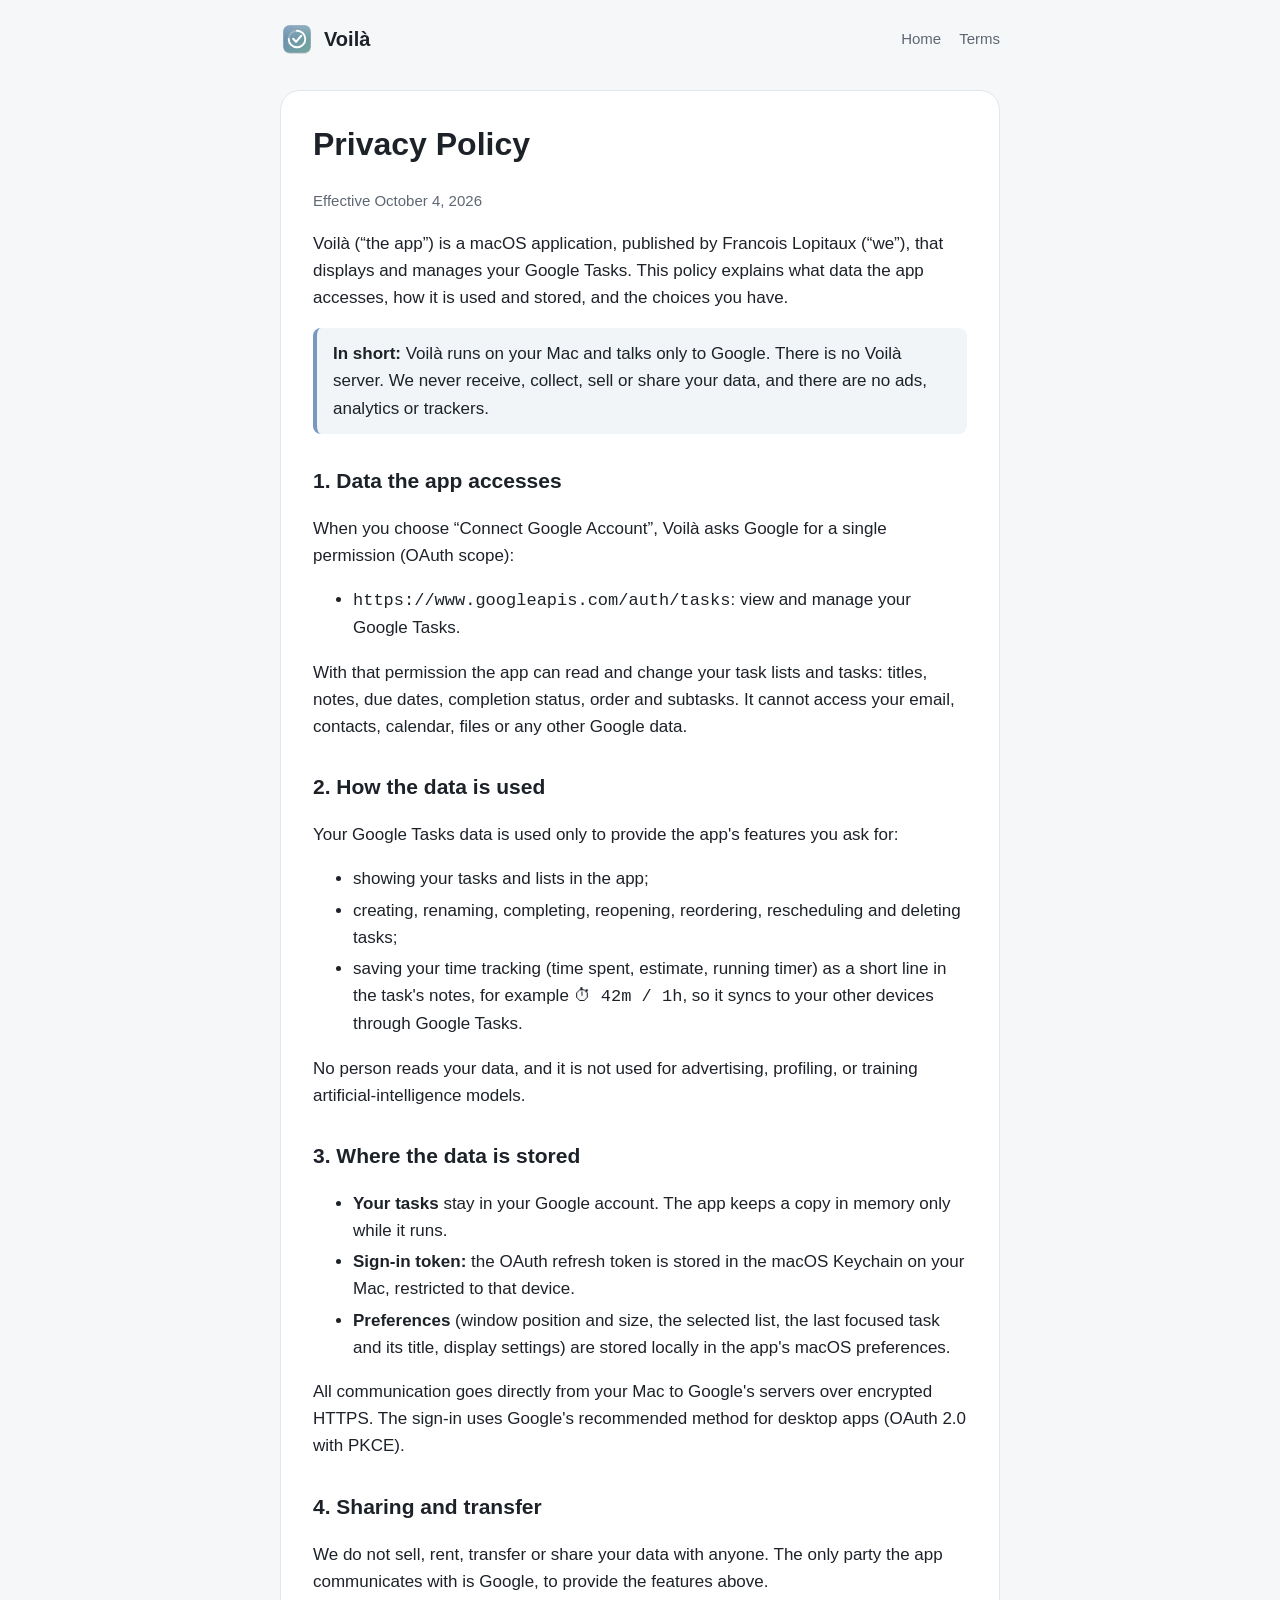
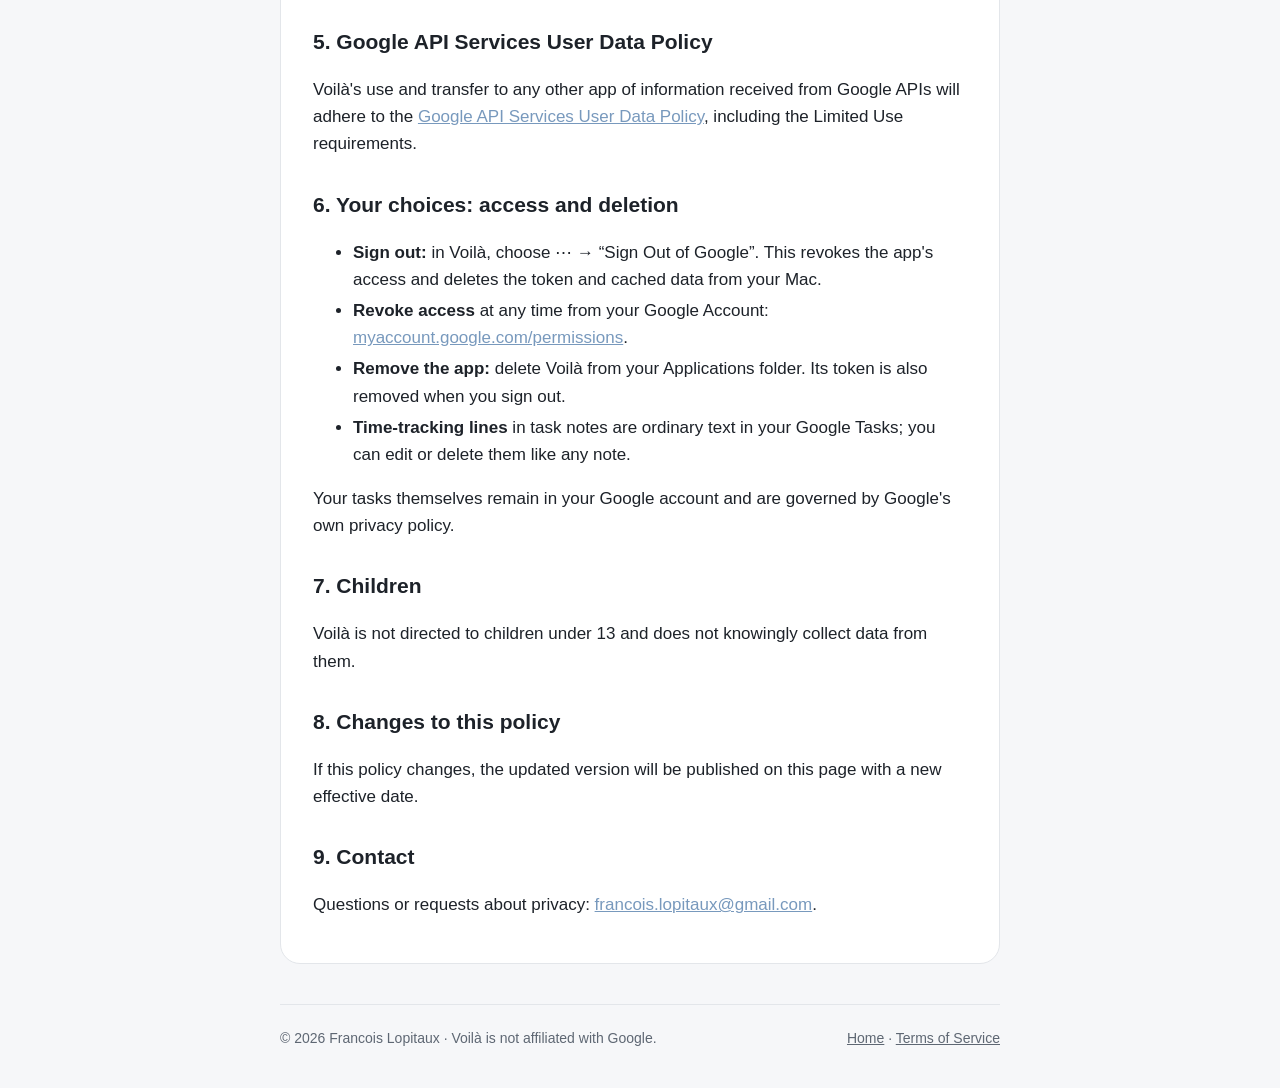
==== docs/privacy.html @ 63851c02 "Add MIT license, website, privacy policy and terms - LICENSE: MIT - docs/: GitHub Pages site (home, " ====
<!doctype html>
<html lang="en">
<head>
  <meta charset="utf-8">
  <meta name="viewport" content="width=device-width, initial-scale=1">
  <title>Privacy Policy – Voilà</title>
  <link rel="icon" href="favicon.png">
  <link rel="stylesheet" href="style.css">
</head>
<body>
  <div class="wrap">
    <header class="site">
      <a class="brand" href="./"><img src="logo.svg" alt="">Voilà</a>
      <nav>
        <a href="./">Home</a>
        <a href="terms.html">Terms</a>
      </nav>
    </header>

    <article class="doc">
      <h1>Privacy Policy</h1>
      <p class="updated">Effective October 4, 2026</p>

      <p>Voilà (“the app”) is a macOS application, published by Francois Lopitaux (“we”), that displays and manages your Google Tasks. This policy explains what data the app accesses, how it is used and stored, and the choices you have.</p>

      <div class="callout">
        <strong>In short:</strong> Voilà runs on your Mac and talks only to Google. There is no Voilà server. We never receive, collect, sell or share your data, and there are no ads, analytics or trackers.
      </div>

      <h2>1. Data the app accesses</h2>
      <p>When you choose “Connect Google Account”, Voilà asks Google for a single permission (OAuth scope):</p>
      <ul>
        <li><code>https://www.googleapis.com/auth/tasks</code>: view and manage your Google Tasks.</li>
      </ul>
      <p>With that permission the app can read and change your task lists and tasks: titles, notes, due dates, completion status, order and subtasks. It cannot access your email, contacts, calendar, files or any other Google data.</p>

      <h2>2. How the data is used</h2>
      <p>Your Google Tasks data is used only to provide the app's features you ask for:</p>
      <ul>
        <li>showing your tasks and lists in the app;</li>
        <li>creating, renaming, completing, reopening, reordering, rescheduling and deleting tasks;</li>
        <li>saving your time tracking (time spent, estimate, running timer) as a short line in the task's notes, for example <code>⏱ 42m / 1h</code>, so it syncs to your other devices through Google Tasks.</li>
      </ul>
      <p>No person reads your data, and it is not used for advertising, profiling, or training artificial-intelligence models.</p>

      <h2>3. Where the data is stored</h2>
      <ul>
        <li><strong>Your tasks</strong> stay in your Google account. The app keeps a copy in memory only while it runs.</li>
        <li><strong>Sign-in token:</strong> the OAuth refresh token is stored in the macOS Keychain on your Mac, restricted to that device.</li>
        <li><strong>Preferences</strong> (window position and size, the selected list, the last focused task and its title, display settings) are stored locally in the app's macOS preferences.</li>
      </ul>
      <p>All communication goes directly from your Mac to Google's servers over encrypted HTTPS. The sign-in uses Google's recommended method for desktop apps (OAuth 2.0 with PKCE).</p>

      <h2>4. Sharing and transfer</h2>
      <p>We do not sell, rent, transfer or share your data with anyone. The only party the app communicates with is Google, to provide the features above.</p>

      <h2>5. Google API Services User Data Policy</h2>
      <p>Voilà's use and transfer to any other app of information received from Google APIs will adhere to the <a href="https://developers.google.com/terms/api-services-user-data-policy">Google API Services User Data Policy</a>, including the Limited Use requirements.</p>

      <h2>6. Your choices: access and deletion</h2>
      <ul>
        <li><strong>Sign out:</strong> in Voilà, choose ⋯ → “Sign Out of Google”. This revokes the app's access and deletes the token and cached data from your Mac.</li>
        <li><strong>Revoke access</strong> at any time from your Google Account: <a href="https://myaccount.google.com/permissions">myaccount.google.com/permissions</a>.</li>
        <li><strong>Remove the app:</strong> delete Voilà from your Applications folder. Its token is also removed when you sign out.</li>
        <li><strong>Time-tracking lines</strong> in task notes are ordinary text in your Google Tasks; you can edit or delete them like any note.</li>
      </ul>
      <p>Your tasks themselves remain in your Google account and are governed by Google's own privacy policy.</p>

      <h2>7. Children</h2>
      <p>Voilà is not directed to children under 13 and does not knowingly collect data from them.</p>

      <h2>8. Changes to this policy</h2>
      <p>If this policy changes, the updated version will be published on this page with a new effective date.</p>

      <h2>9. Contact</h2>
      <p>Questions or requests about privacy: <a href="mailto:francois.lopitaux@gmail.com">francois.lopitaux@gmail.com</a>.</p>
    </article>

    <footer class="site">
      <span>© 2026 Francois Lopitaux · Voilà is not affiliated with Google.</span>
      <span><a href="./">Home</a> · <a href="terms.html">Terms of Service</a></span>
    </footer>
  </div>
</body>
</html>
---- docs/style.css ----
:root {
  --bg: #F6F7F9;
  --card: #FFFFFF;
  --text: #1D2229;
  --muted: #5E6773;
  --line: #E3E6EA;
  --tint: #7899BD;
  --tint2: #80B0A8;
  --accent: linear-gradient(135deg, #6B8CB3, #73A69E);
}

@media (prefers-color-scheme: dark) {
  :root {
    --bg: #17191C;
    --card: #1F2226;
    --text: #ECEEF1;
    --muted: #9AA3AE;
    --line: #2C3036;
  }
}

* { box-sizing: border-box; }

body {
  margin: 0;
  background: var(--bg);
  color: var(--text);
  font-family: "Avenir Next", -apple-system, BlinkMacSystemFont, "Segoe UI", Roboto, Helvetica, Arial, sans-serif;
  font-size: 17px;
  line-height: 1.6;
}

a { color: var(--tint); }

.wrap { max-width: 760px; margin: 0 auto; padding: 0 20px; }

header.site {
  display: flex;
  align-items: center;
  justify-content: space-between;
  gap: 16px;
  padding: 22px 0;
}

header.site .brand {
  display: flex;
  align-items: center;
  gap: 10px;
  font-weight: 700;
  font-size: 20px;
  color: var(--text);
  text-decoration: none;
}

header.site .brand img { width: 34px; height: 34px; }

header.site nav { display: flex; gap: 18px; flex-wrap: wrap; }
header.site nav a { color: var(--muted); text-decoration: none; font-weight: 500; font-size: 15px; }
header.site nav a:hover { color: var(--text); }

.hero { text-align: center; padding: 48px 0 32px; }
.hero img { width: 128px; height: 128px; }
.hero h1 { font-size: 44px; margin: 12px 0 4px; letter-spacing: -0.5px; }
.hero p.tagline { font-size: 20px; color: var(--muted); margin: 0 0 28px; }

.button {
  display: inline-block;
  background: var(--accent);
  color: #fff;
  text-decoration: none;
  font-weight: 600;
  padding: 12px 22px;
  border-radius: 999px;
}

.small { font-size: 14px; color: var(--muted); }

.features {
  display: grid;
  grid-template-columns: repeat(auto-fit, minmax(220px, 1fr));
  gap: 14px;
  margin: 36px 0;
}

.feature {
  background: var(--card);
  border: 1px solid var(--line);
  border-radius: 16px;
  padding: 18px;
}

.feature h3 { margin: 0 0 4px; font-size: 17px; }
.feature p { margin: 0; color: var(--muted); font-size: 15px; }

.doc {
  background: var(--card);
  border: 1px solid var(--line);
  border-radius: 20px;
  padding: 28px 32px;
  margin: 12px 0 40px;
}

.doc h1 { margin-top: 0; font-size: 32px; }
.doc h2 { font-size: 21px; margin-top: 30px; }
.doc .updated { color: var(--muted); font-size: 15px; margin-top: -8px; }
.doc li { margin: 4px 0; }

.callout {
  border-left: 4px solid var(--tint);
  background: color-mix(in srgb, var(--tint) 10%, transparent);
  padding: 12px 16px;
  border-radius: 8px;
}

footer.site {
  border-top: 1px solid var(--line);
  padding: 22px 0 40px;
  color: var(--muted);
  font-size: 14px;
  display: flex;
  justify-content: space-between;
  gap: 12px;
  flex-wrap: wrap;
}

footer.site a { color: var(--muted); }

@media (max-width: 560px) {
  .hero h1 { font-size: 34px; }
  .doc { padding: 22px 18px; }
}
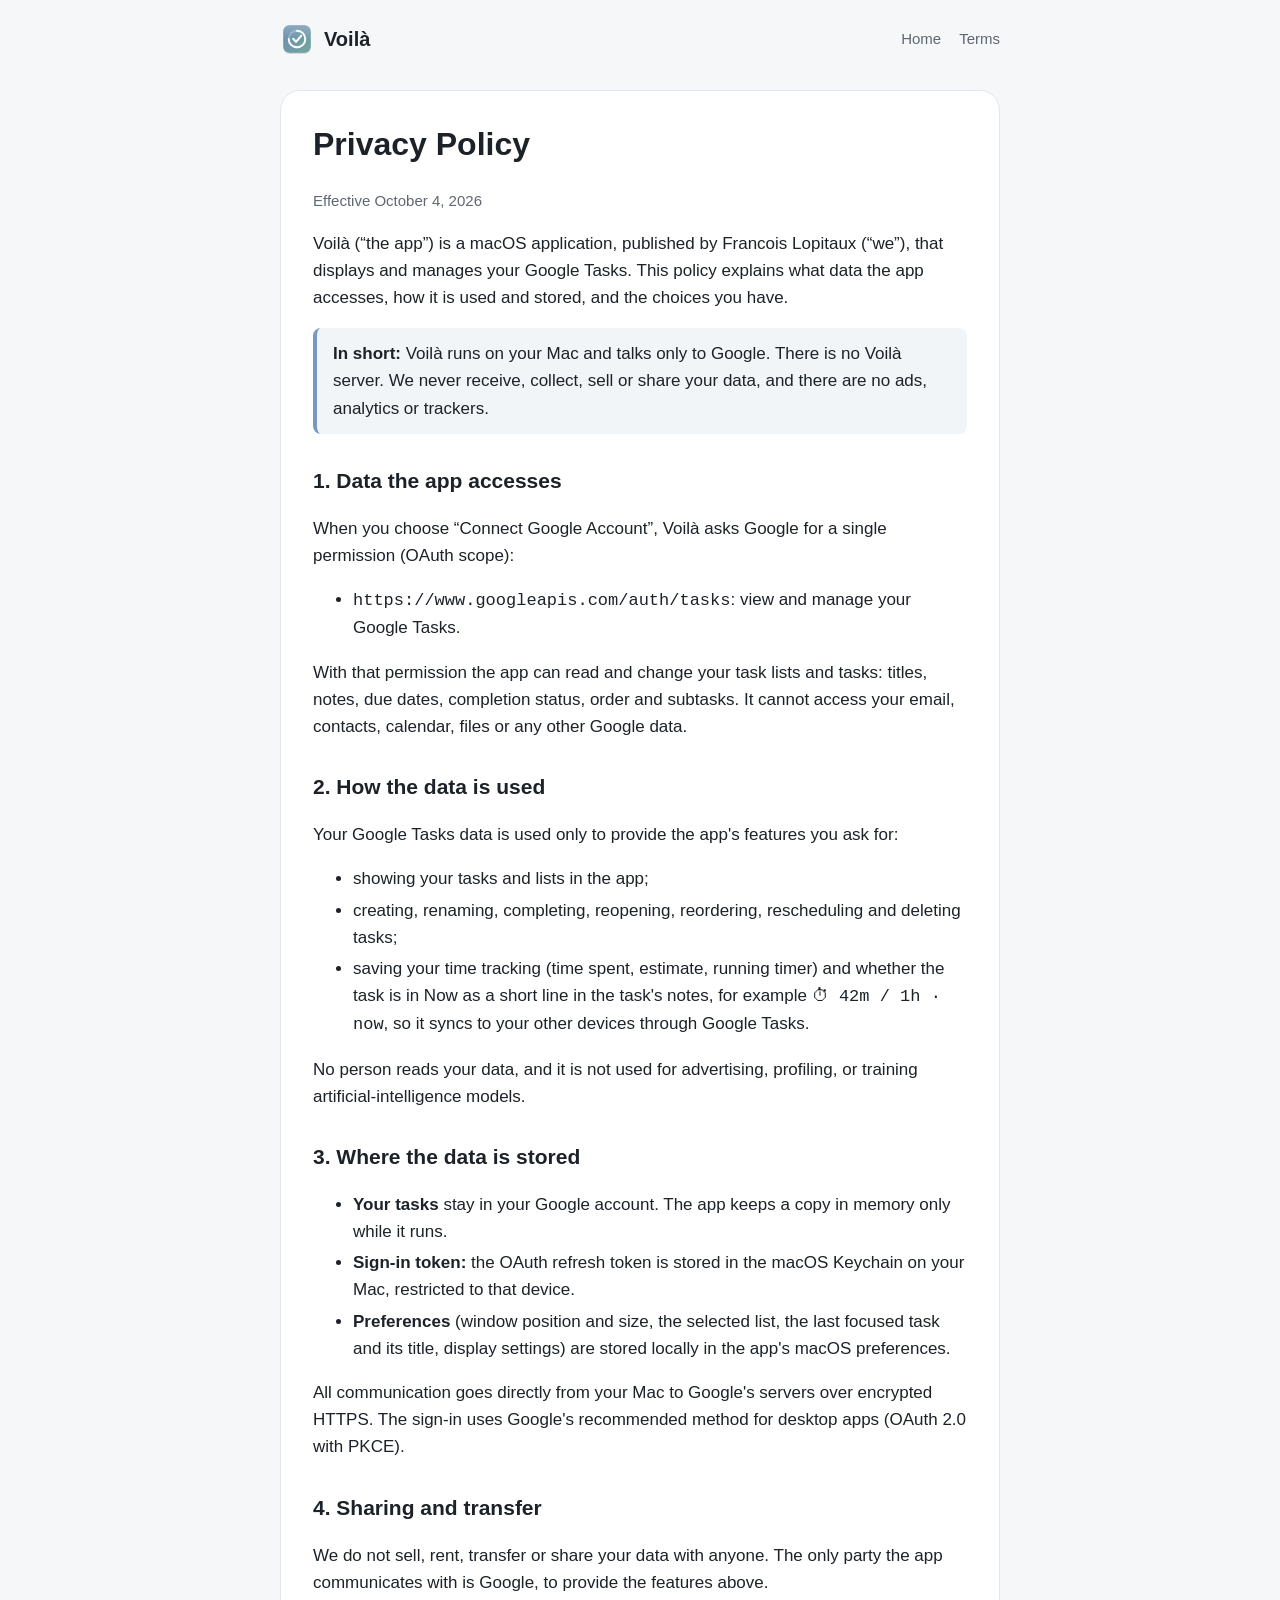
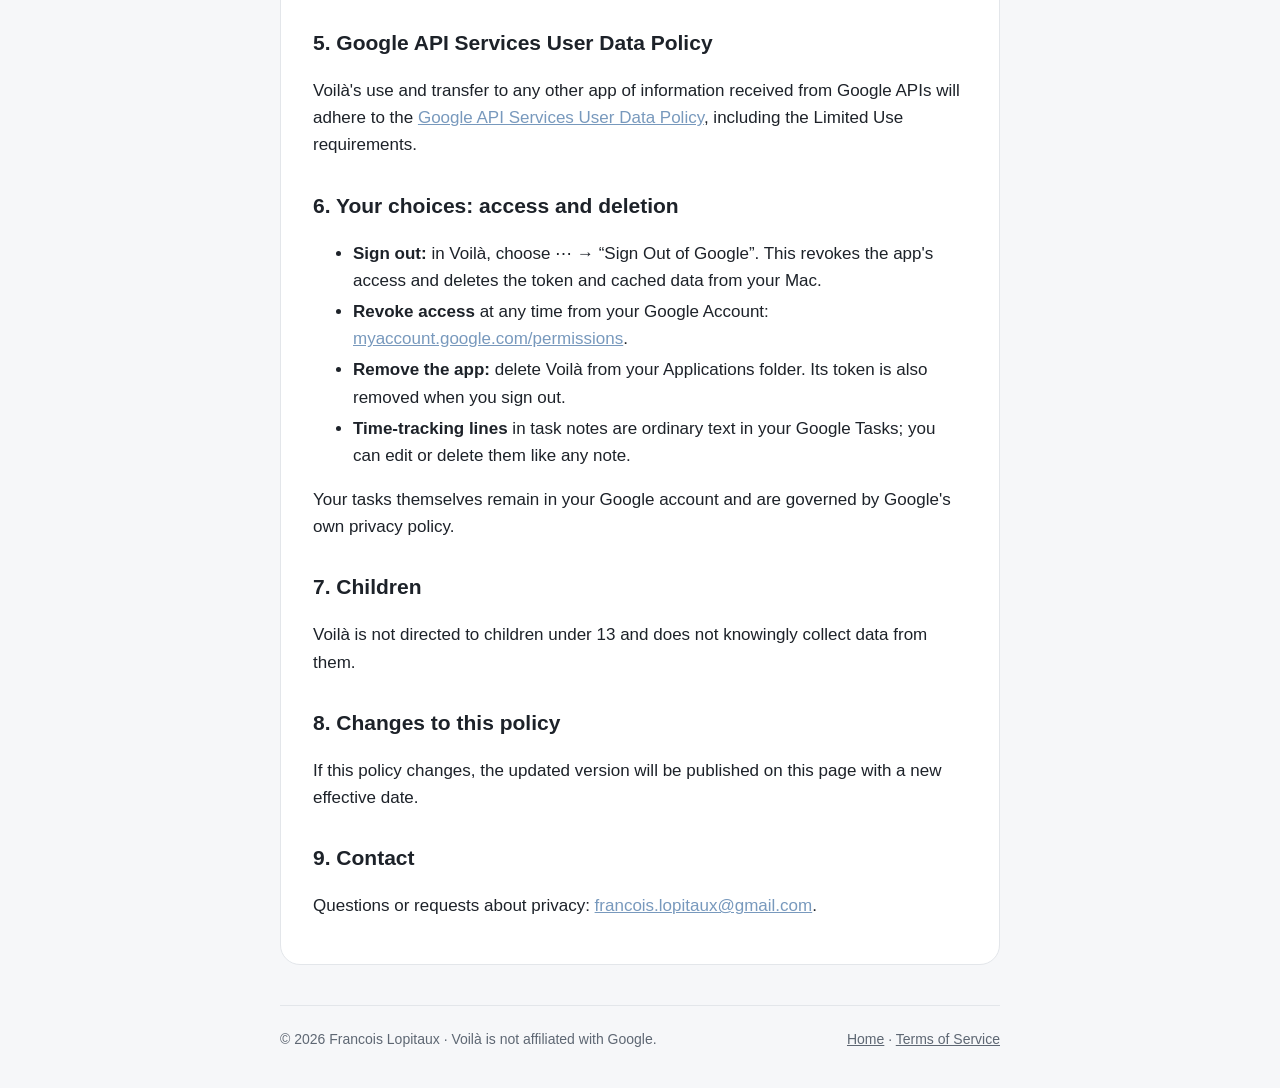
==== commit a53b50a8: "Voilà 1.1: Now/Later focus, cards, appearance and auto-updates - Now/Later is your choice (a `now` f" ====
--- a/docs/privacy.html
+++ b/docs/privacy.html
@@ -39,7 +39,7 @@
       <ul>
         <li>showing your tasks and lists in the app;</li>
         <li>creating, renaming, completing, reopening, reordering, rescheduling and deleting tasks;</li>
-        <li>saving your time tracking (time spent, estimate, running timer) as a short line in the task's notes, for example <code>⏱ 42m / 1h</code>, so it syncs to your other devices through Google Tasks.</li>
+        <li>saving your time tracking (time spent, estimate, running timer) and whether the task is in Now as a short line in the task's notes, for example <code>⏱ 42m / 1h · now</code>, so it syncs to your other devices through Google Tasks.</li>
       </ul>
       <p>No person reads your data, and it is not used for advertising, profiling, or training artificial-intelligence models.</p>
 
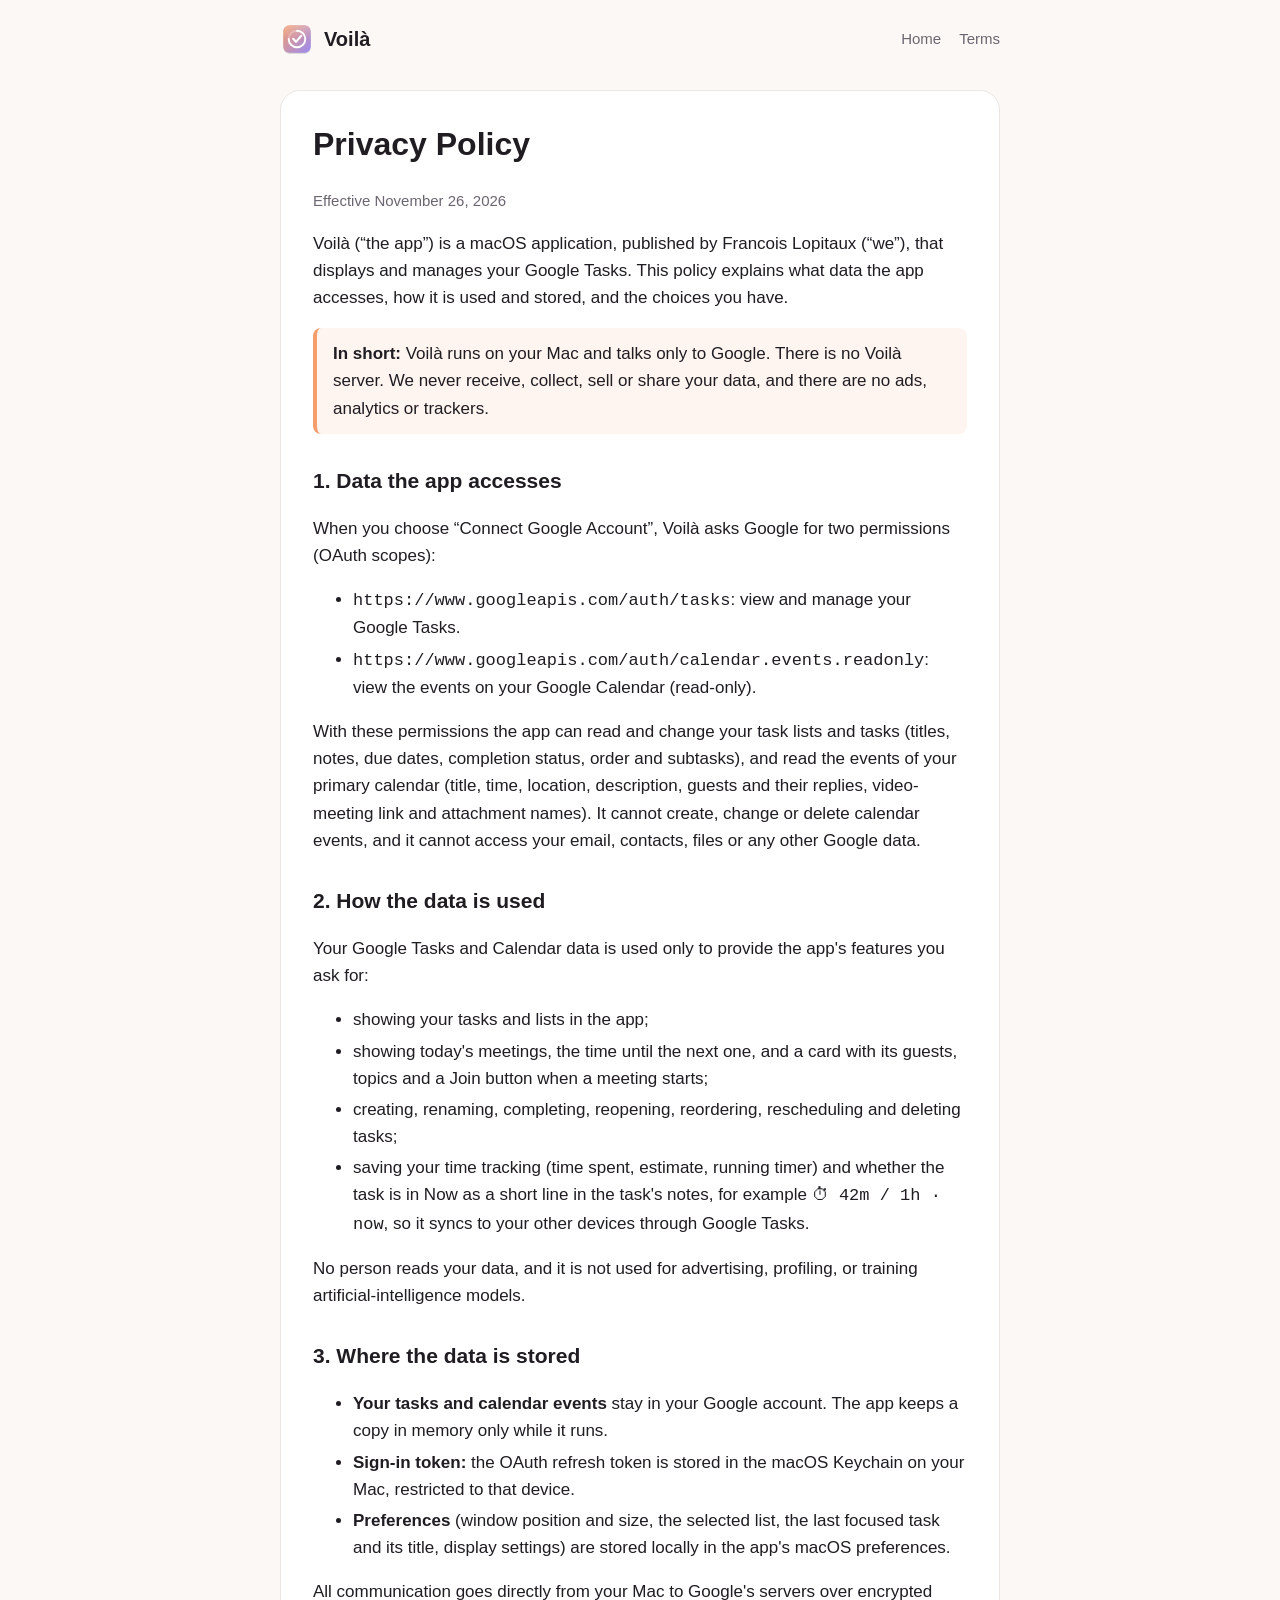
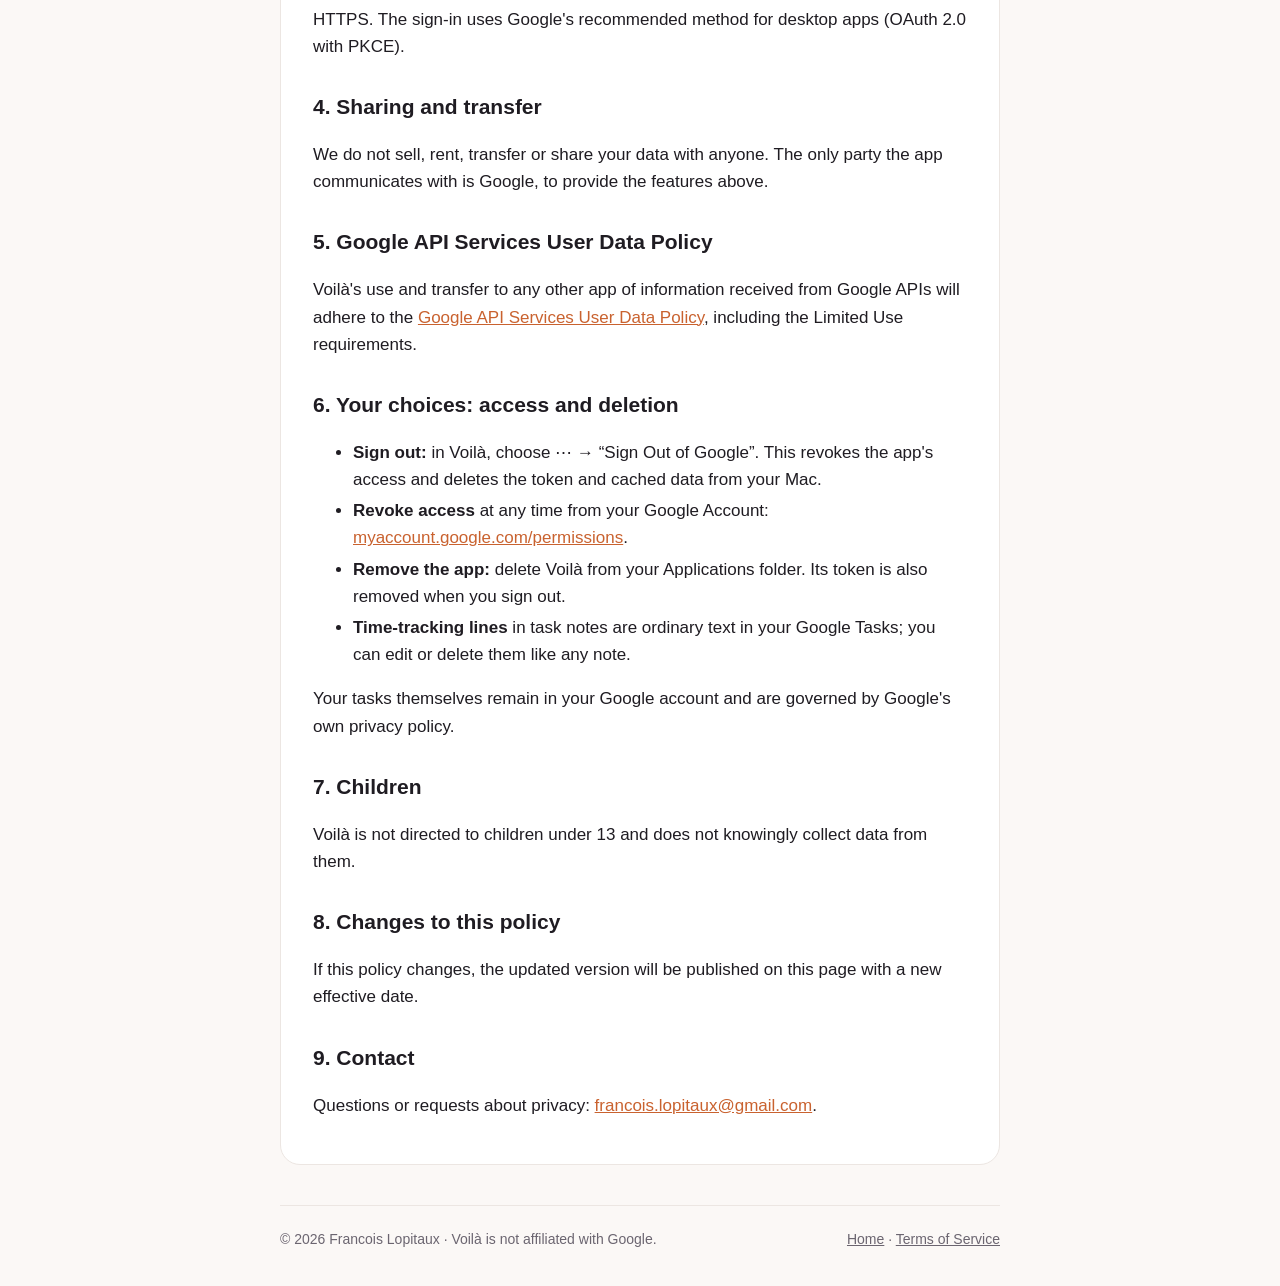
==== commit e2b2de2c: "Add Today view, meeting card and menu bar meeting countdown Read today's meetings from the primary G" ====
--- a/docs/privacy.html
+++ b/docs/privacy.html
@@ -19,7 +19,7 @@
 
     <article class="doc">
       <h1>Privacy Policy</h1>
-      <p class="updated">Effective October 4, 2026</p>
+      <p class="updated">Effective November 26, 2026</p>
 
       <p>Voilà (“the app”) is a macOS application, published by Francois Lopitaux (“we”), that displays and manages your Google Tasks. This policy explains what data the app accesses, how it is used and stored, and the choices you have.</p>
 
@@ -28,16 +28,18 @@
       </div>
 
       <h2>1. Data the app accesses</h2>
-      <p>When you choose “Connect Google Account”, Voilà asks Google for a single permission (OAuth scope):</p>
+      <p>When you choose “Connect Google Account”, Voilà asks Google for two permissions (OAuth scopes):</p>
       <ul>
         <li><code>https://www.googleapis.com/auth/tasks</code>: view and manage your Google Tasks.</li>
+        <li><code>https://www.googleapis.com/auth/calendar.events.readonly</code>: view the events on your Google Calendar (read-only).</li>
       </ul>
-      <p>With that permission the app can read and change your task lists and tasks: titles, notes, due dates, completion status, order and subtasks. It cannot access your email, contacts, calendar, files or any other Google data.</p>
+      <p>With these permissions the app can read and change your task lists and tasks (titles, notes, due dates, completion status, order and subtasks), and read the events of your primary calendar (title, time, location, description, guests and their replies, video-meeting link and attachment names). It cannot create, change or delete calendar events, and it cannot access your email, contacts, files or any other Google data.</p>
 
       <h2>2. How the data is used</h2>
-      <p>Your Google Tasks data is used only to provide the app's features you ask for:</p>
+      <p>Your Google Tasks and Calendar data is used only to provide the app's features you ask for:</p>
       <ul>
         <li>showing your tasks and lists in the app;</li>
+        <li>showing today's meetings, the time until the next one, and a card with its guests, topics and a Join button when a meeting starts;</li>
         <li>creating, renaming, completing, reopening, reordering, rescheduling and deleting tasks;</li>
         <li>saving your time tracking (time spent, estimate, running timer) and whether the task is in Now as a short line in the task's notes, for example <code>⏱ 42m / 1h · now</code>, so it syncs to your other devices through Google Tasks.</li>
       </ul>
@@ -45,7 +47,7 @@
 
       <h2>3. Where the data is stored</h2>
       <ul>
-        <li><strong>Your tasks</strong> stay in your Google account. The app keeps a copy in memory only while it runs.</li>
+        <li><strong>Your tasks and calendar events</strong> stay in your Google account. The app keeps a copy in memory only while it runs.</li>
         <li><strong>Sign-in token:</strong> the OAuth refresh token is stored in the macOS Keychain on your Mac, restricted to that device.</li>
         <li><strong>Preferences</strong> (window position and size, the selected list, the last focused task and its title, display settings) are stored locally in the app's macOS preferences.</li>
       </ul>
--- a/docs/style.css
+++ b/docs/style.css
@@ -1,21 +1,23 @@
 :root {
-  --bg: #F6F7F9;
+  --bg: #FBF8F6;
   --card: #FFFFFF;
-  --text: #1D2229;
-  --muted: #5E6773;
-  --line: #E3E6EA;
-  --tint: #7899BD;
-  --tint2: #80B0A8;
-  --accent: linear-gradient(135deg, #6B8CB3, #73A69E);
+  --text: #1F1C22;
+  --muted: #6B6570;
+  --line: #ECE6E2;
+  --tint: #F59E6C;
+  --tint2: #9B8AF5;
+  --link: #C9622F;
+  --accent: linear-gradient(135deg, #F59E6C, #9B8AF5);
 }
 
 @media (prefers-color-scheme: dark) {
   :root {
-    --bg: #17191C;
-    --card: #1F2226;
-    --text: #ECEEF1;
-    --muted: #9AA3AE;
-    --line: #2C3036;
+    --bg: #1B1A1F;
+    --card: #27252C;
+    --text: #F3F1F5;
+    --muted: #A39DA8;
+    --line: #34313A;
+    --link: #F59E6C;
   }
 }
 
@@ -30,7 +32,7 @@
   line-height: 1.6;
 }
 
-a { color: var(--tint); }
+a { color: var(--link); }
 
 .wrap { max-width: 760px; margin: 0 auto; padding: 0 20px; }
 
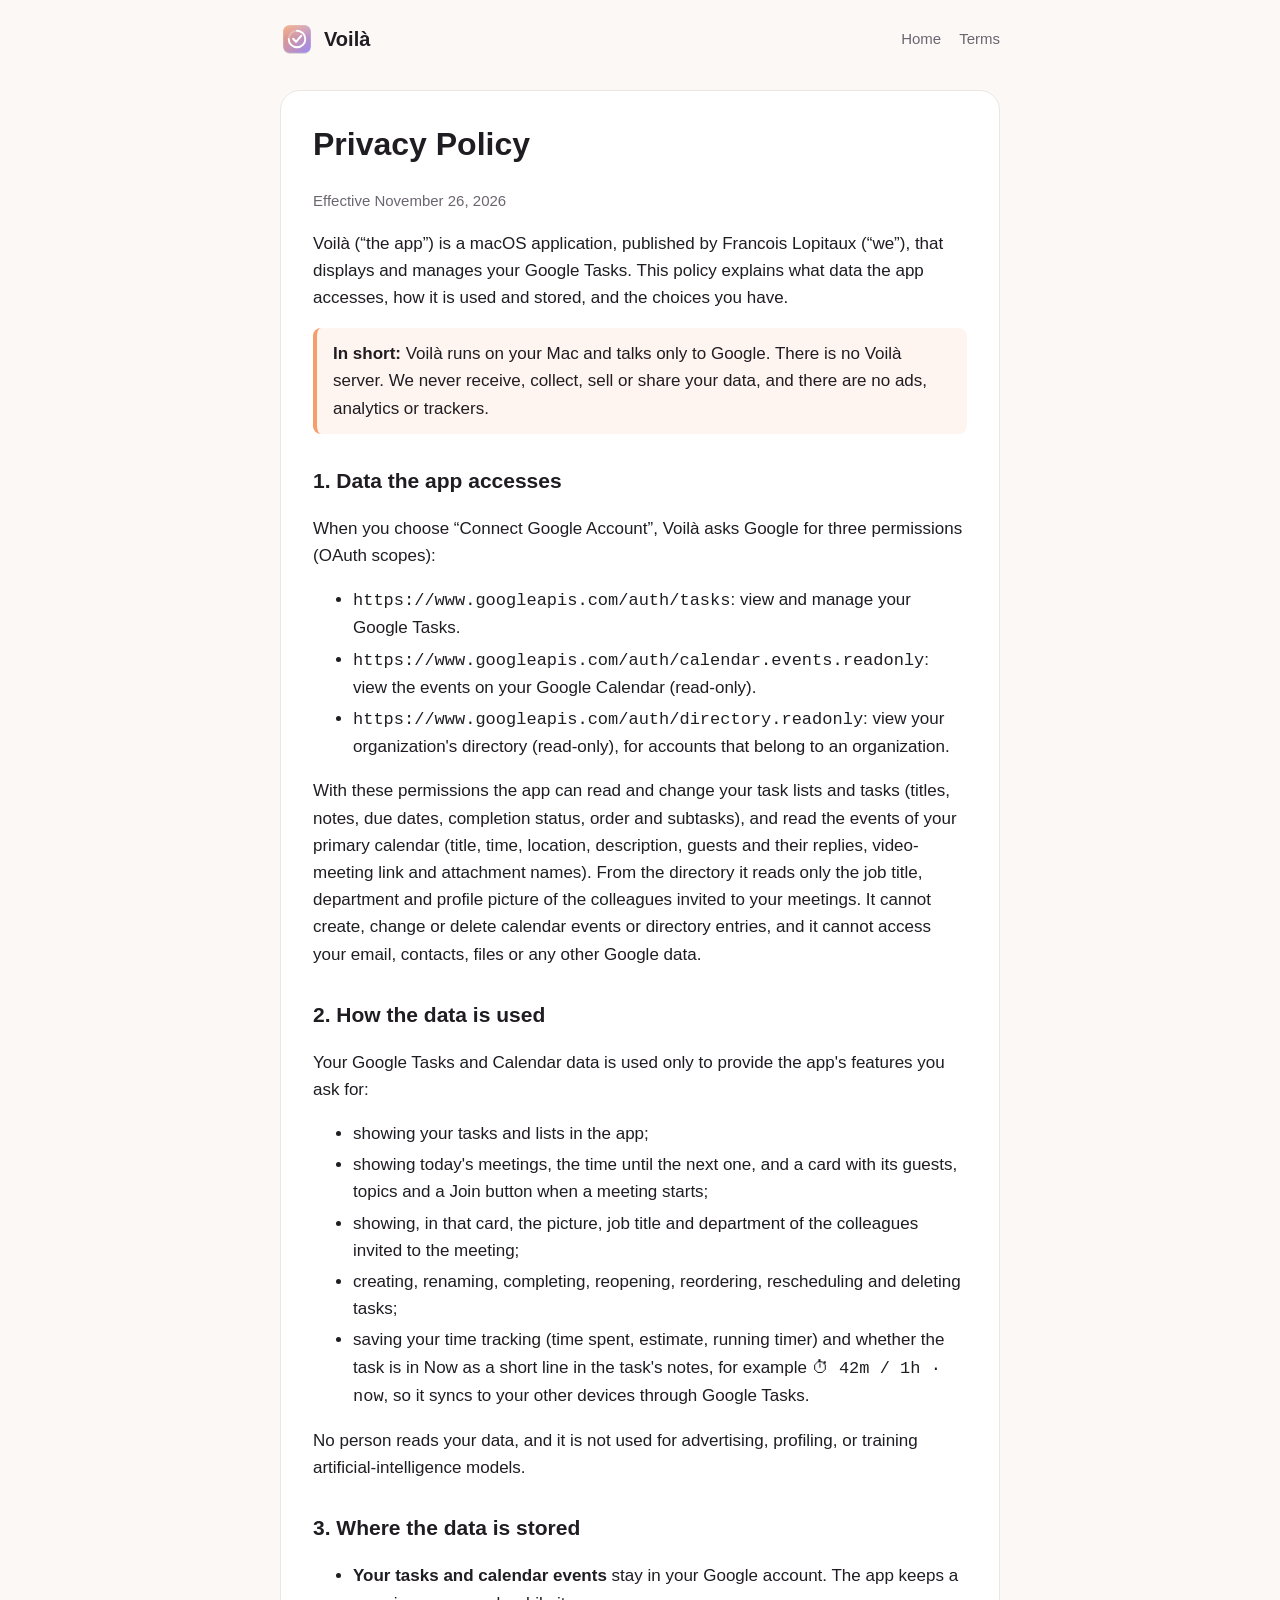
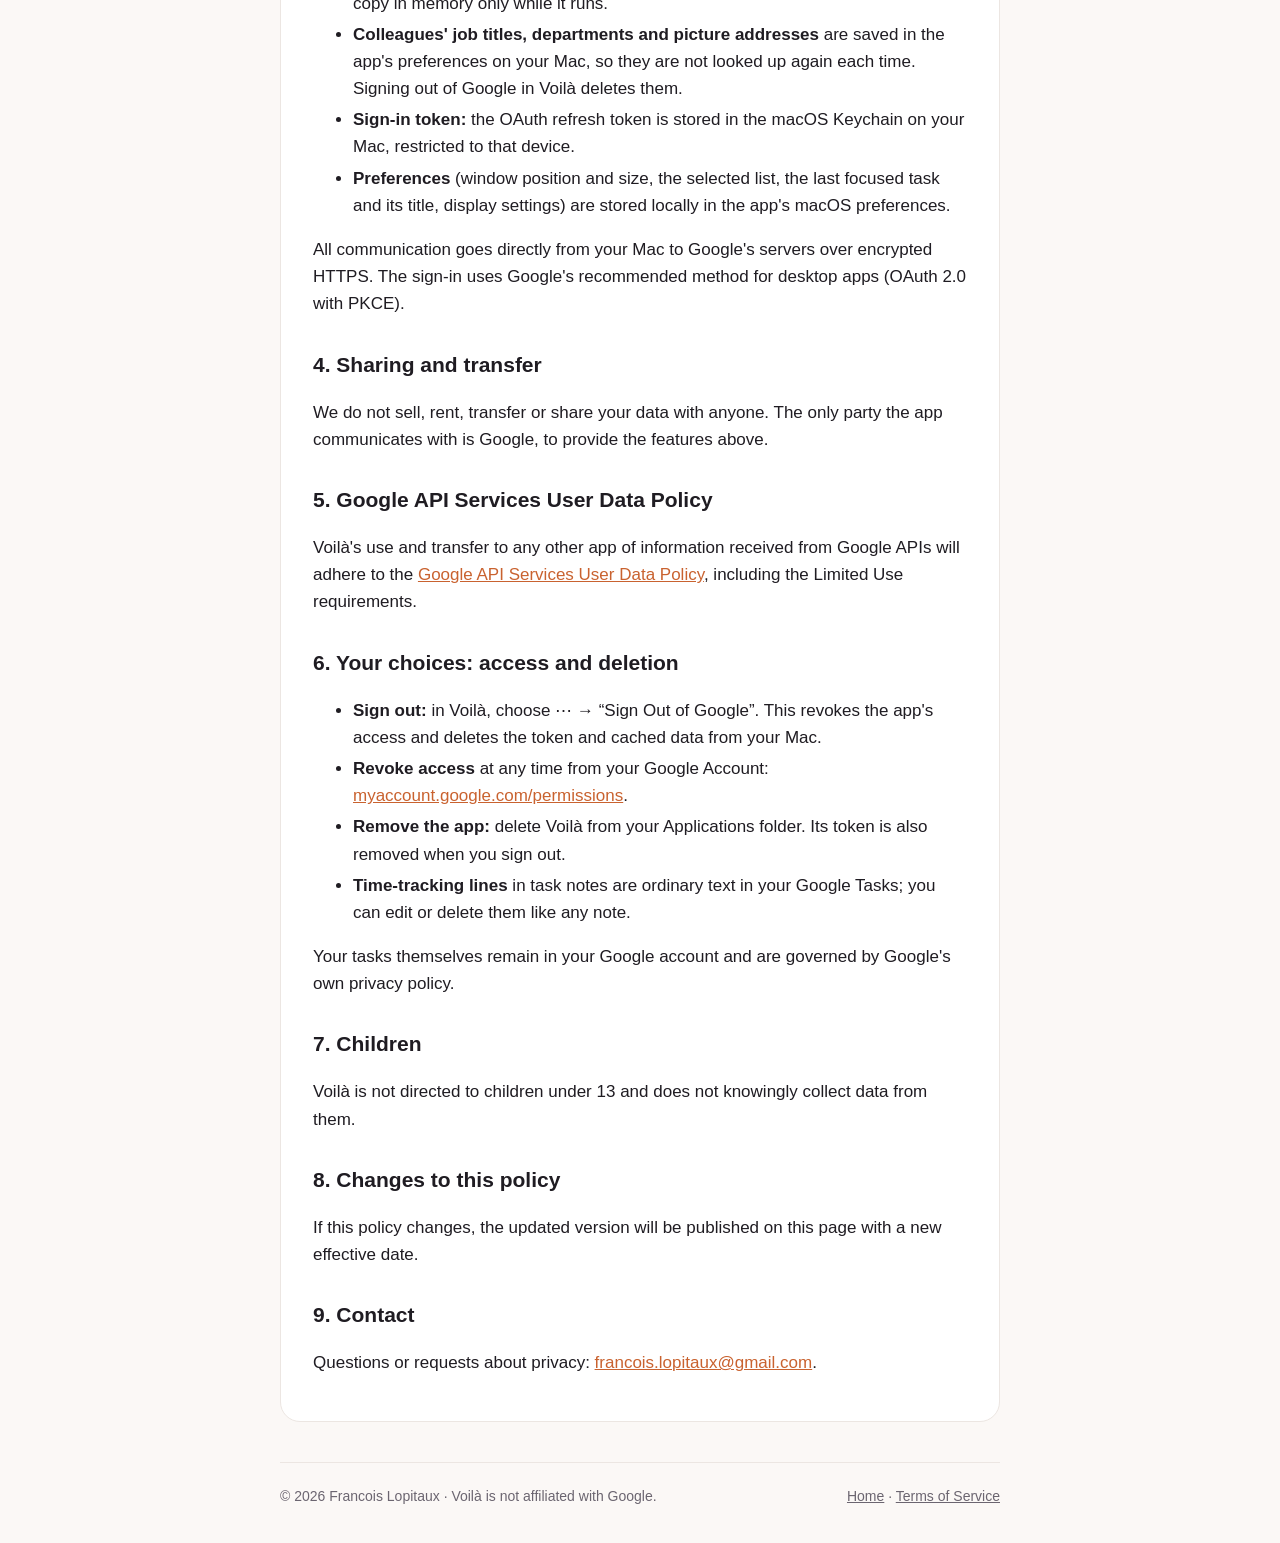
==== commit f1175eac: "Meetings: timeline popover, people details, prep tabs and more - Menu bar icon opens a window with a" ====
--- a/docs/privacy.html
+++ b/docs/privacy.html
@@ -28,18 +28,20 @@
       </div>
 
       <h2>1. Data the app accesses</h2>
-      <p>When you choose “Connect Google Account”, Voilà asks Google for two permissions (OAuth scopes):</p>
+      <p>When you choose “Connect Google Account”, Voilà asks Google for three permissions (OAuth scopes):</p>
       <ul>
         <li><code>https://www.googleapis.com/auth/tasks</code>: view and manage your Google Tasks.</li>
         <li><code>https://www.googleapis.com/auth/calendar.events.readonly</code>: view the events on your Google Calendar (read-only).</li>
+        <li><code>https://www.googleapis.com/auth/directory.readonly</code>: view your organization's directory (read-only), for accounts that belong to an organization.</li>
       </ul>
-      <p>With these permissions the app can read and change your task lists and tasks (titles, notes, due dates, completion status, order and subtasks), and read the events of your primary calendar (title, time, location, description, guests and their replies, video-meeting link and attachment names). It cannot create, change or delete calendar events, and it cannot access your email, contacts, files or any other Google data.</p>
+      <p>With these permissions the app can read and change your task lists and tasks (titles, notes, due dates, completion status, order and subtasks), and read the events of your primary calendar (title, time, location, description, guests and their replies, video-meeting link and attachment names). From the directory it reads only the job title, department and profile picture of the colleagues invited to your meetings. It cannot create, change or delete calendar events or directory entries, and it cannot access your email, contacts, files or any other Google data.</p>
 
       <h2>2. How the data is used</h2>
       <p>Your Google Tasks and Calendar data is used only to provide the app's features you ask for:</p>
       <ul>
         <li>showing your tasks and lists in the app;</li>
         <li>showing today's meetings, the time until the next one, and a card with its guests, topics and a Join button when a meeting starts;</li>
+        <li>showing, in that card, the picture, job title and department of the colleagues invited to the meeting;</li>
         <li>creating, renaming, completing, reopening, reordering, rescheduling and deleting tasks;</li>
         <li>saving your time tracking (time spent, estimate, running timer) and whether the task is in Now as a short line in the task's notes, for example <code>⏱ 42m / 1h · now</code>, so it syncs to your other devices through Google Tasks.</li>
       </ul>
@@ -48,6 +50,7 @@
       <h2>3. Where the data is stored</h2>
       <ul>
         <li><strong>Your tasks and calendar events</strong> stay in your Google account. The app keeps a copy in memory only while it runs.</li>
+        <li><strong>Colleagues' job titles, departments and picture addresses</strong> are saved in the app's preferences on your Mac, so they are not looked up again each time. Signing out of Google in Voilà deletes them.</li>
         <li><strong>Sign-in token:</strong> the OAuth refresh token is stored in the macOS Keychain on your Mac, restricted to that device.</li>
         <li><strong>Preferences</strong> (window position and size, the selected list, the last focused task and its title, display settings) are stored locally in the app's macOS preferences.</li>
       </ul>
